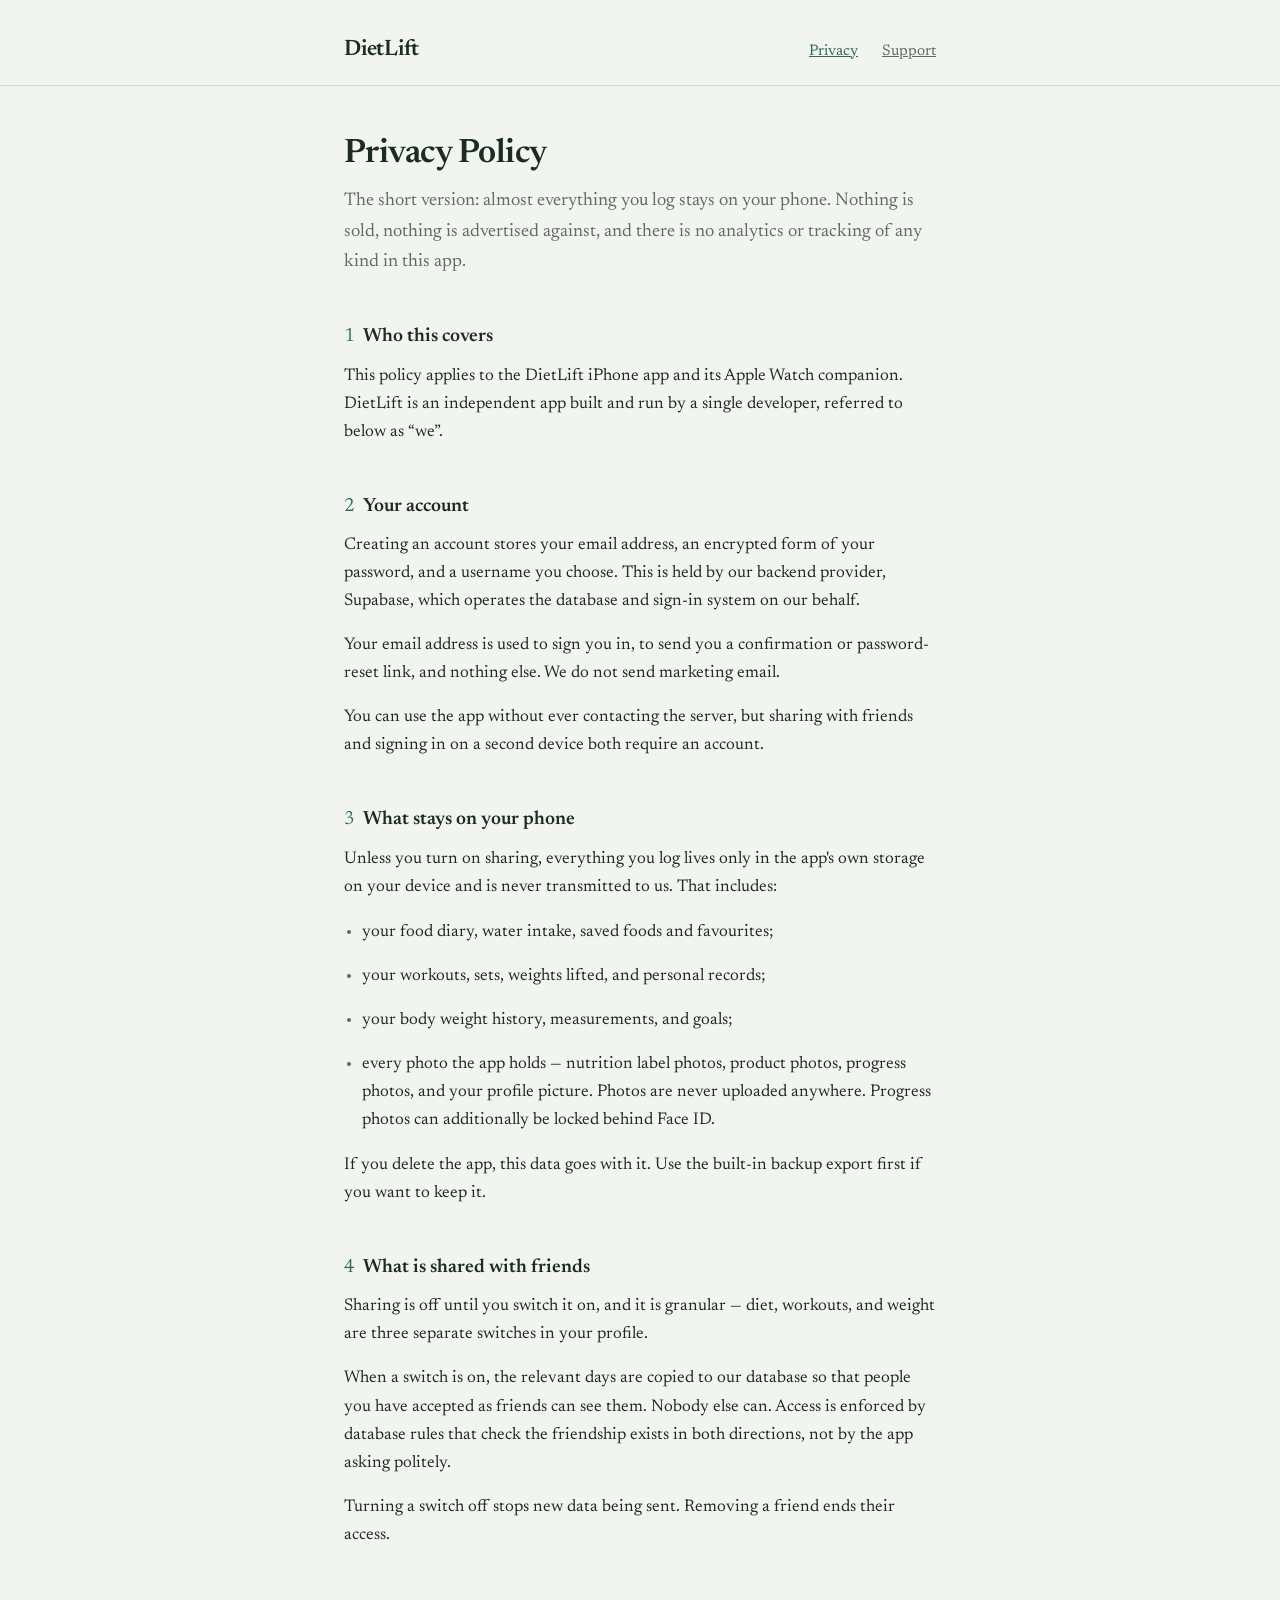
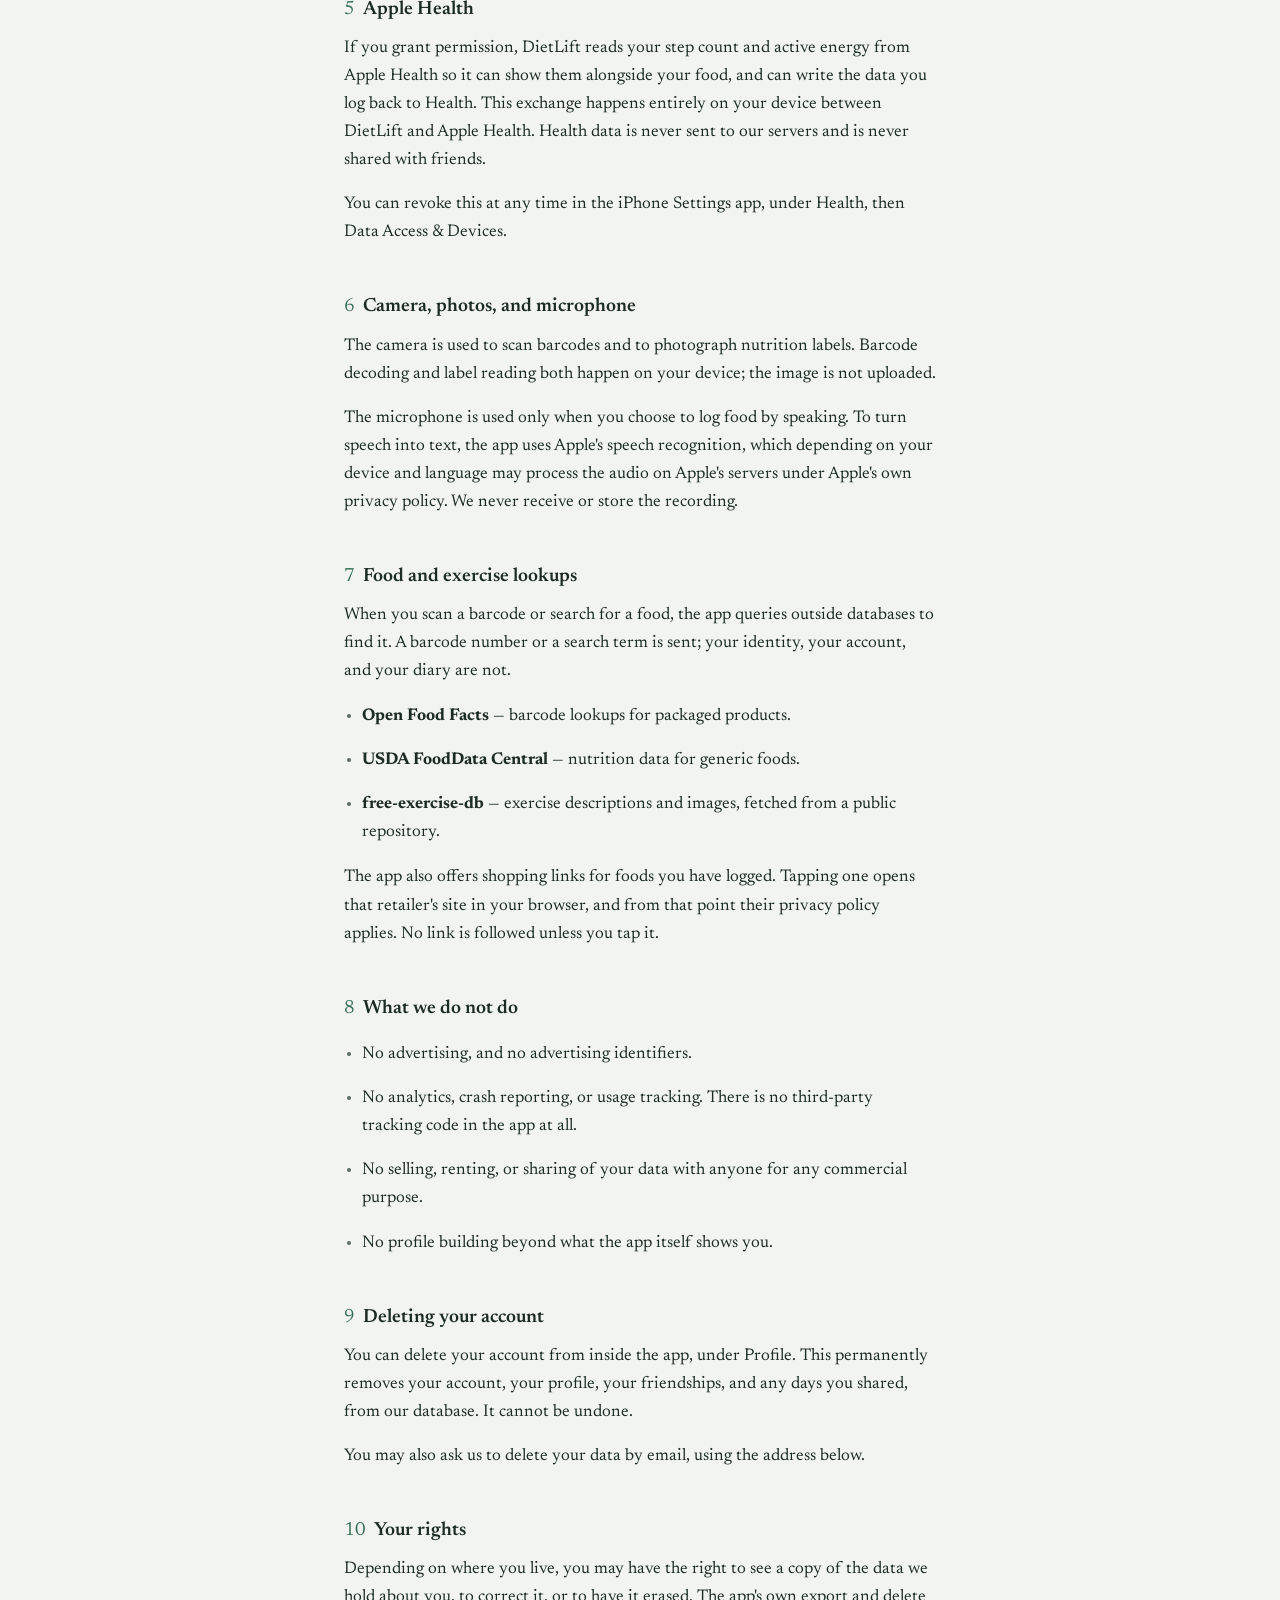
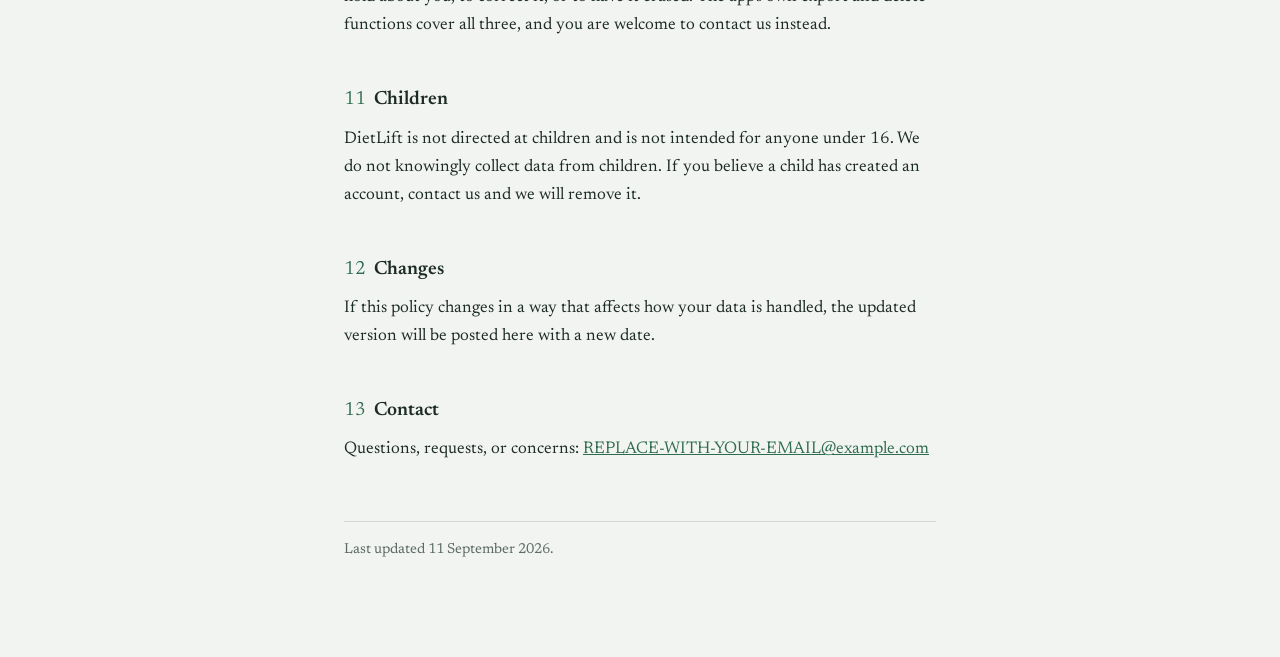
==== privacy.html @ 39327b50 "Add files via upload" ====
<!DOCTYPE html>
<html lang="en">
<head>
<meta charset="utf-8">
<meta name="viewport" content="width=device-width, initial-scale=1">
<title>Privacy Policy — DietLift</title>
<meta name="description" content="How DietLift handles your data.">
<link rel="preconnect" href="https://fonts.googleapis.com">
<link rel="preconnect" href="https://fonts.gstatic.com" crossorigin>
<link href="https://fonts.googleapis.com/css2?family=Newsreader:opsz,wght@6..72,400;6..72,500;6..72,600&display=swap" rel="stylesheet">
<link rel="stylesheet" href="style.css">
</head>
<body>

<header class="masthead">
  <div class="wrap">
    <a class="wordmark" href="index.html">DietLift</a>
    <nav>
      <a href="privacy.html" aria-current="page">Privacy</a>
      <a href="support.html">Support</a>
    </nav>
  </div>
</header>

<main class="wrap">

  <h1>Privacy Policy</h1>
  <p class="lede">The short version: almost everything you log stays on your phone. Nothing is sold, nothing is advertised against, and there is no analytics or tracking of any kind in this app.</p>

  <h2><span class="num">1</span>Who this covers</h2>
  <p>This policy applies to the DietLift iPhone app and its Apple Watch companion. DietLift is an independent app built and run by a single developer, referred to below as “we”.</p>

  <h2><span class="num">2</span>Your account</h2>
  <p>Creating an account stores your email address, an encrypted form of your password, and a username you choose. This is held by our backend provider, Supabase, which operates the database and sign-in system on our behalf.</p>
  <p>Your email address is used to sign you in, to send you a confirmation or password-reset link, and nothing else. We do not send marketing email.</p>
  <p>You can use the app without ever contacting the server, but sharing with friends and signing in on a second device both require an account.</p>

  <h2><span class="num">3</span>What stays on your phone</h2>
  <p>Unless you turn on sharing, everything you log lives only in the app's own storage on your device and is never transmitted to us. That includes:</p>
  <ul>
    <li>your food diary, water intake, saved foods and favourites;</li>
    <li>your workouts, sets, weights lifted, and personal records;</li>
    <li>your body weight history, measurements, and goals;</li>
    <li>every photo the app holds — nutrition label photos, product photos, progress photos, and your profile picture. Photos are never uploaded anywhere. Progress photos can additionally be locked behind Face ID.</li>
  </ul>
  <p>If you delete the app, this data goes with it. Use the built-in backup export first if you want to keep it.</p>

  <h2><span class="num">4</span>What is shared with friends</h2>
  <p>Sharing is off until you switch it on, and it is granular — diet, workouts, and weight are three separate switches in your profile.</p>
  <p>When a switch is on, the relevant days are copied to our database so that people you have accepted as friends can see them. Nobody else can. Access is enforced by database rules that check the friendship exists in both directions, not by the app asking politely.</p>
  <p>Turning a switch off stops new data being sent. Removing a friend ends their access.</p>

  <h2><span class="num">5</span>Apple Health</h2>
  <p>If you grant permission, DietLift reads your step count and active energy from Apple Health so it can show them alongside your food, and can write the data you log back to Health. This exchange happens entirely on your device between DietLift and Apple Health. Health data is never sent to our servers and is never shared with friends.</p>
  <p>You can revoke this at any time in the iPhone Settings app, under Health, then Data Access &amp; Devices.</p>

  <h2><span class="num">6</span>Camera, photos, and microphone</h2>
  <p>The camera is used to scan barcodes and to photograph nutrition labels. Barcode decoding and label reading both happen on your device; the image is not uploaded.</p>
  <p>The microphone is used only when you choose to log food by speaking. To turn speech into text, the app uses Apple's speech recognition, which depending on your device and language may process the audio on Apple's servers under Apple's own privacy policy. We never receive or store the recording.</p>

  <h2><span class="num">7</span>Food and exercise lookups</h2>
  <p>When you scan a barcode or search for a food, the app queries outside databases to find it. A barcode number or a search term is sent; your identity, your account, and your diary are not.</p>
  <ul>
    <li><strong>Open Food Facts</strong> — barcode lookups for packaged products.</li>
    <li><strong>USDA FoodData Central</strong> — nutrition data for generic foods.</li>
    <li><strong>free-exercise-db</strong> — exercise descriptions and images, fetched from a public repository.</li>
  </ul>
  <p>The app also offers shopping links for foods you have logged. Tapping one opens that retailer's site in your browser, and from that point their privacy policy applies. No link is followed unless you tap it.</p>

  <h2><span class="num">8</span>What we do not do</h2>
  <ul>
    <li>No advertising, and no advertising identifiers.</li>
    <li>No analytics, crash reporting, or usage tracking. There is no third-party tracking code in the app at all.</li>
    <li>No selling, renting, or sharing of your data with anyone for any commercial purpose.</li>
    <li>No profile building beyond what the app itself shows you.</li>
  </ul>

  <h2><span class="num">9</span>Deleting your account</h2>
  <p>You can delete your account from inside the app, under Profile. This permanently removes your account, your profile, your friendships, and any days you shared, from our database. It cannot be undone.</p>
  <p>You may also ask us to delete your data by email, using the address below.</p>

  <h2><span class="num">10</span>Your rights</h2>
  <p>Depending on where you live, you may have the right to see a copy of the data we hold about you, to correct it, or to have it erased. The app's own export and delete functions cover all three, and you are welcome to contact us instead.</p>

  <h2><span class="num">11</span>Children</h2>
  <p>DietLift is not directed at children and is not intended for anyone under 16. We do not knowingly collect data from children. If you believe a child has created an account, contact us and we will remove it.</p>

  <h2><span class="num">12</span>Changes</h2>
  <p>If this policy changes in a way that affects how your data is handled, the updated version will be posted here with a new date.</p>

  <h2><span class="num">13</span>Contact</h2>
  <p>Questions, requests, or concerns: <a href="mailto:REPLACE-WITH-YOUR-EMAIL@example.com">REPLACE-WITH-YOUR-EMAIL@example.com</a></p>

  <p class="stamp">Last updated 11 September 2026.</p>

</main>

</body>
</html>
---- style.css ----
/* DietLift — shared styles */

:root {
  --ink:       #1c2b24;
  --paper:     #f2f4f1;
  --pine:      #2f6b4f;
  --muted:     #5c6b63;
  --rule:      #d3dad4;
  --panel:     #e8ebe7;
}

*, *::before, *::after { box-sizing: border-box; }

html { -webkit-text-size-adjust: 100%; }

body {
  margin: 0;
  background: var(--paper);
  color: var(--ink);
  font-family: "Newsreader", Georgia, "Times New Roman", serif;
  font-size: 17px;
  line-height: 1.65;
  font-variant-numeric: tabular-nums;
}

.wrap {
  max-width: 40rem;
  margin: 0 auto;
  padding: 0 1.5rem 5rem;
}

/* ---- masthead ---- */

.masthead {
  border-bottom: 1px solid var(--rule);
  margin-bottom: 3rem;
}

.masthead .wrap {
  padding-top: 2rem;
  padding-bottom: 1rem;
  display: flex;
  flex-wrap: wrap;
  align-items: baseline;
  gap: 0.5rem 1.75rem;
}

.wordmark {
  font-size: 1.4rem;
  font-weight: 600;
  letter-spacing: -0.01em;
  color: var(--ink);
  text-decoration: none;
}

.masthead nav {
  margin-left: auto;
  display: flex;
  gap: 1.5rem;
  font-size: 0.95rem;
}

.masthead nav a { color: var(--muted); }
.masthead nav a[aria-current="page"] { color: var(--pine); }

/* ---- type ---- */

h1 {
  font-size: 2.1rem;
  font-weight: 600;
  line-height: 1.2;
  letter-spacing: -0.015em;
  margin: 0 0 0.75rem;
}

h2 {
  font-size: 1.2rem;
  font-weight: 600;
  margin: 2.75rem 0 0.6rem;
}

h2 .num {
  color: var(--pine);
  font-weight: 400;
  margin-right: 0.5rem;
}

p, li { margin: 0 0 1rem; }

a { color: var(--pine); }
a:hover { text-decoration-thickness: 2px; }

a:focus-visible,
.readout:focus-visible {
  outline: 2px solid var(--pine);
  outline-offset: 3px;
  border-radius: 2px;
}

ul { padding-left: 1.15rem; }
li::marker { color: var(--muted); }

.lede {
  font-size: 1.15rem;
  color: var(--muted);
  margin-bottom: 2.5rem;
}

.stamp {
  font-size: 0.9rem;
  color: var(--muted);
  border-top: 1px solid var(--rule);
  padding-top: 1rem;
  margin-top: 3.5rem;
}

.note {
  background: var(--panel);
  border-left: 3px solid var(--pine);
  padding: 1rem 1.25rem;
  margin: 2rem 0;
}

.note p:last-child { margin-bottom: 0; }

/* ---- the readout (home page only) ---- */

.readout {
  display: flex;
  flex-wrap: wrap;
  gap: 1.5rem 2.75rem;
  border-bottom: 2px solid var(--ink);
  padding-bottom: 1rem;
  margin: 0 0 2.5rem;
}

.readout div { min-width: 4.5rem; }

.readout .figure {
  display: block;
  font-size: 2rem;
  font-weight: 500;
  line-height: 1.1;
  letter-spacing: -0.02em;
}

.readout .unit {
  font-size: 1rem;
  font-weight: 400;
  color: var(--muted);
}

.readout .label {
  display: block;
  font-size: 0.85rem;
  color: var(--muted);
  margin-top: 0.2rem;
}

@media (max-width: 30rem) {
  .readout { gap: 1.25rem 2rem; }
  .readout .figure { font-size: 1.6rem; }
  h1 { font-size: 1.7rem; }
}
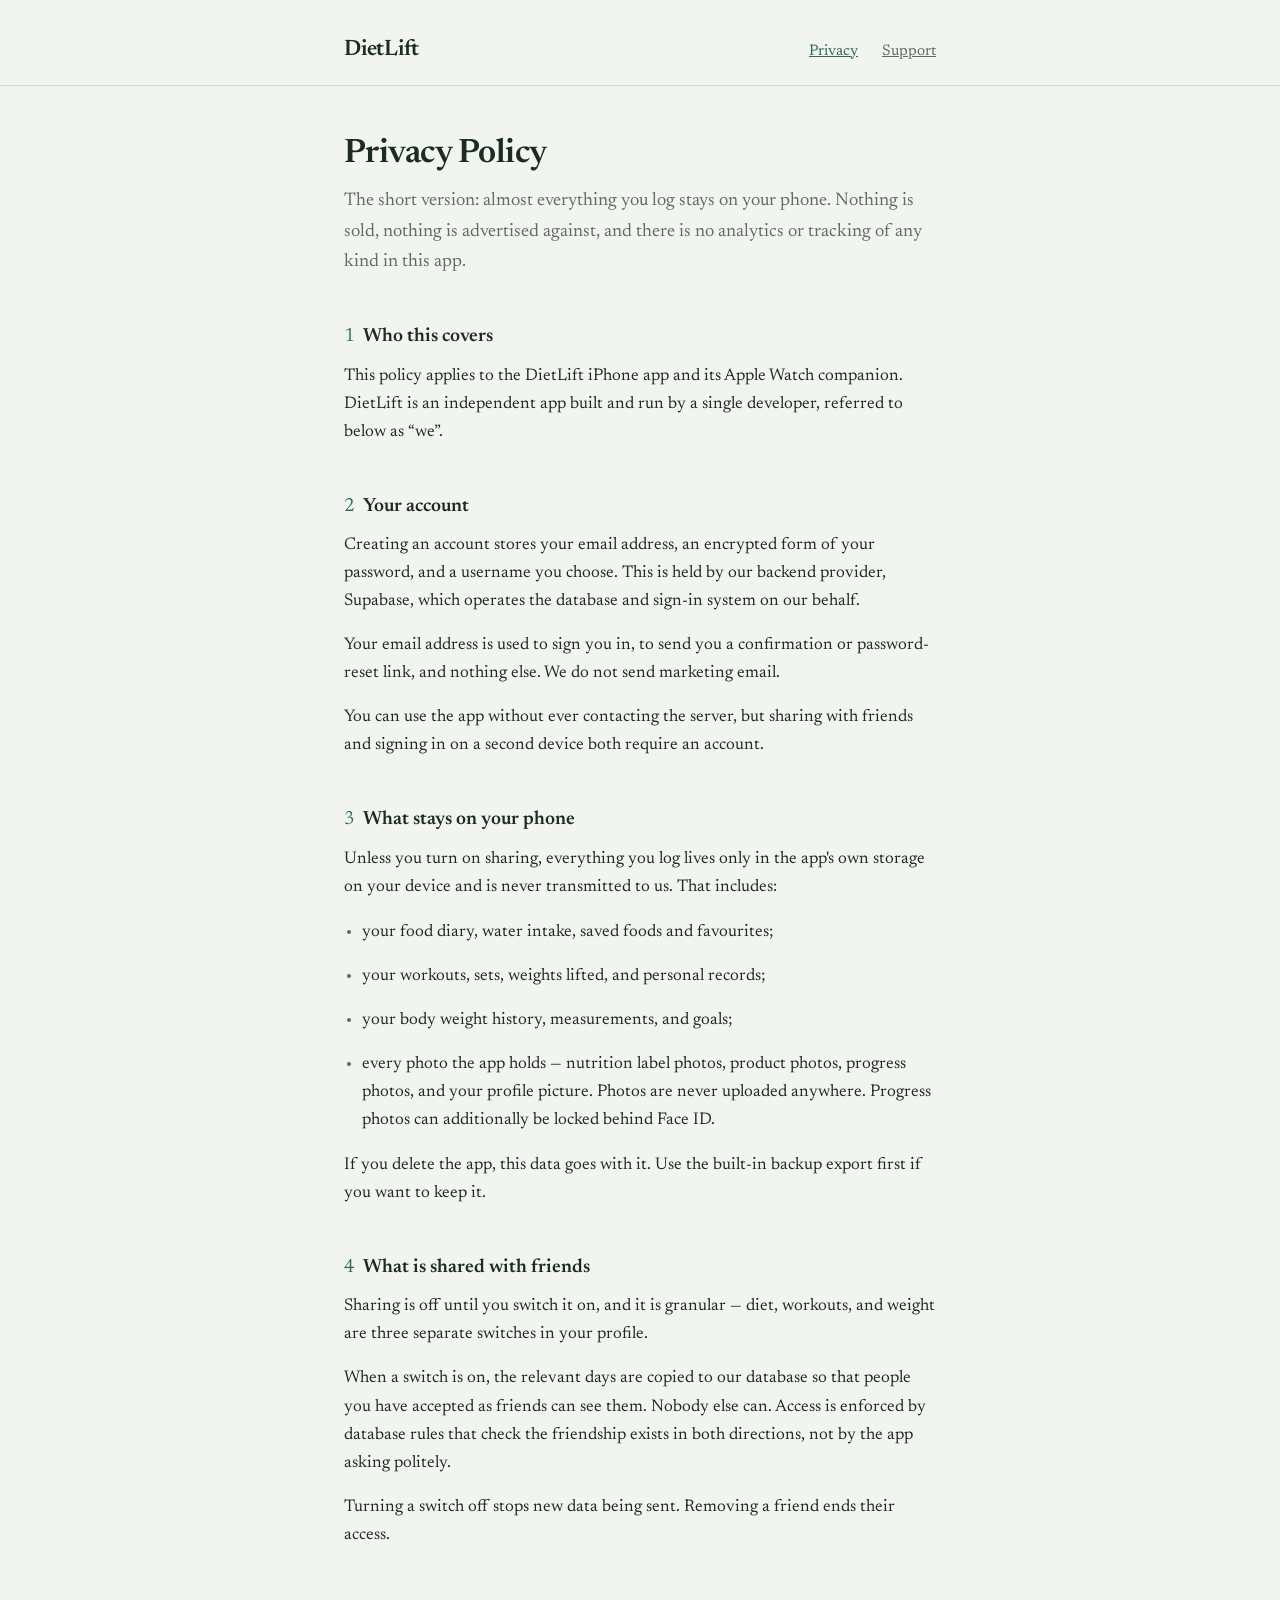
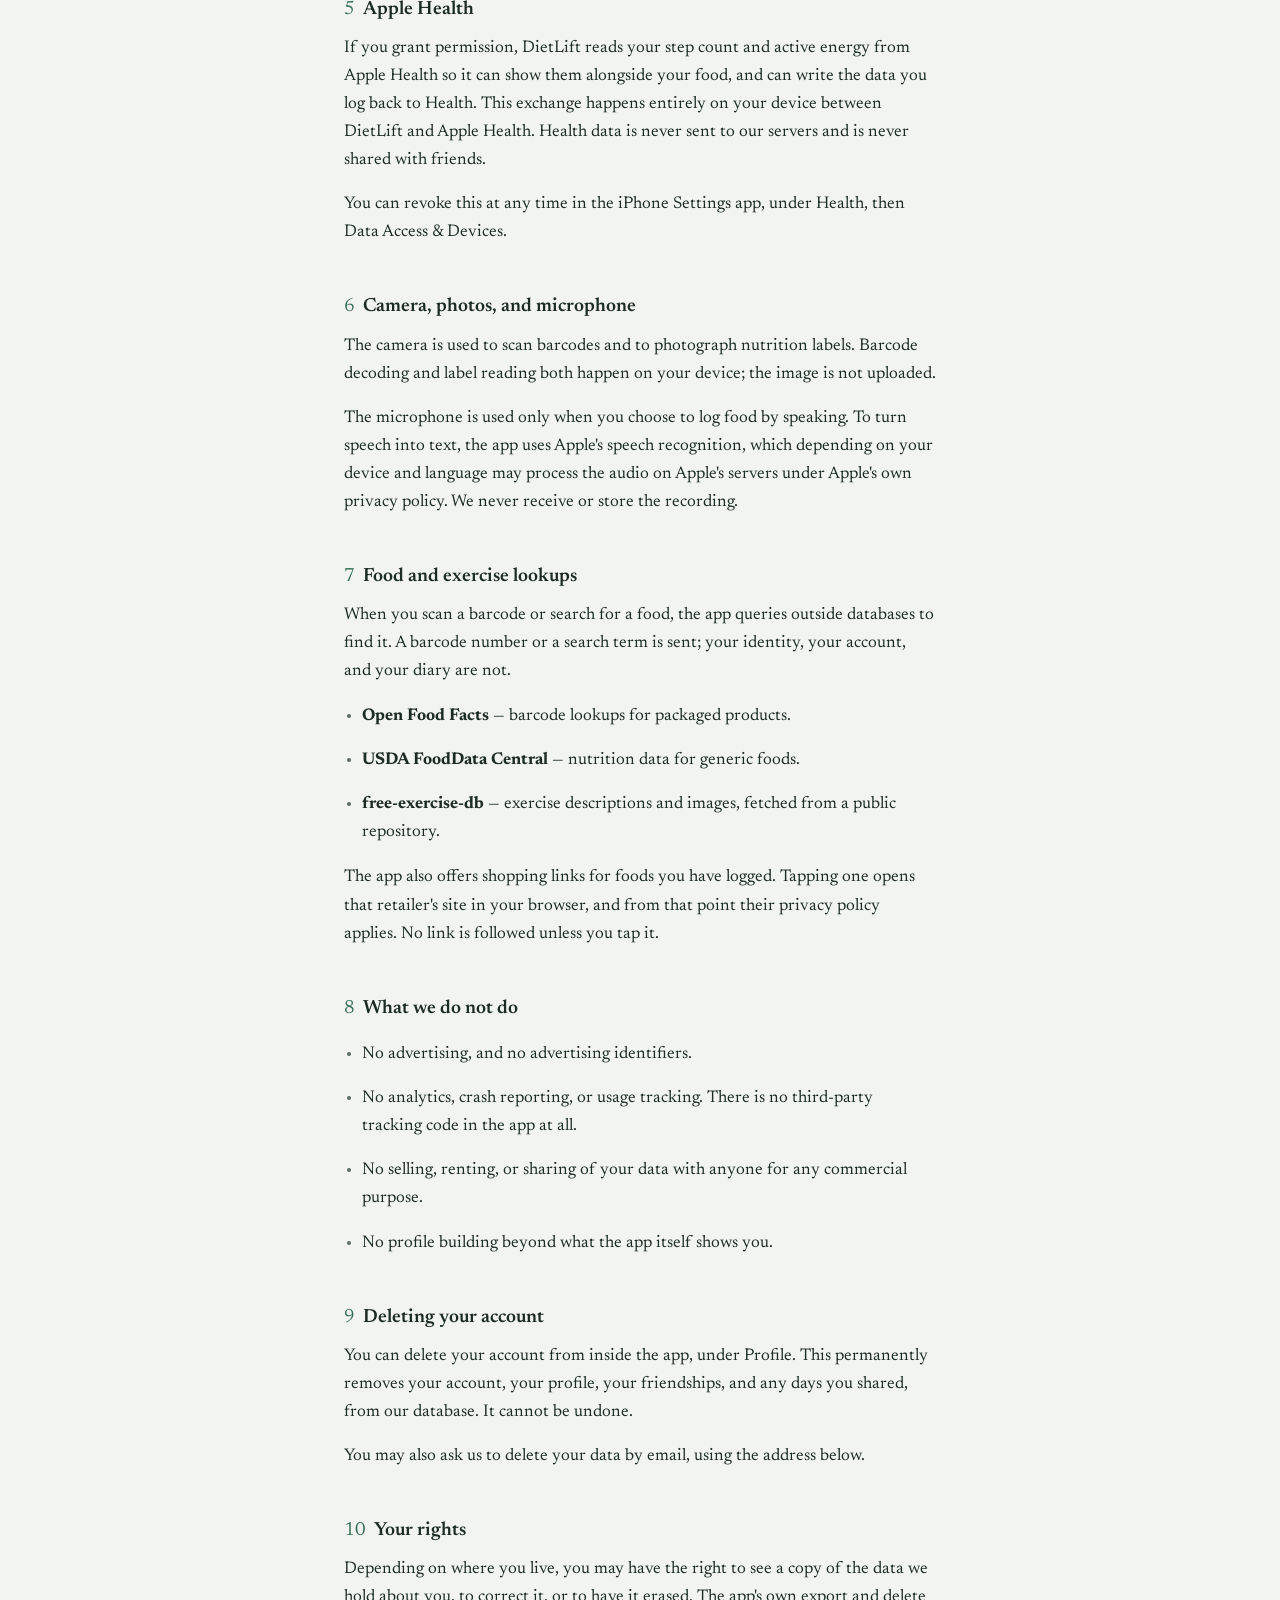
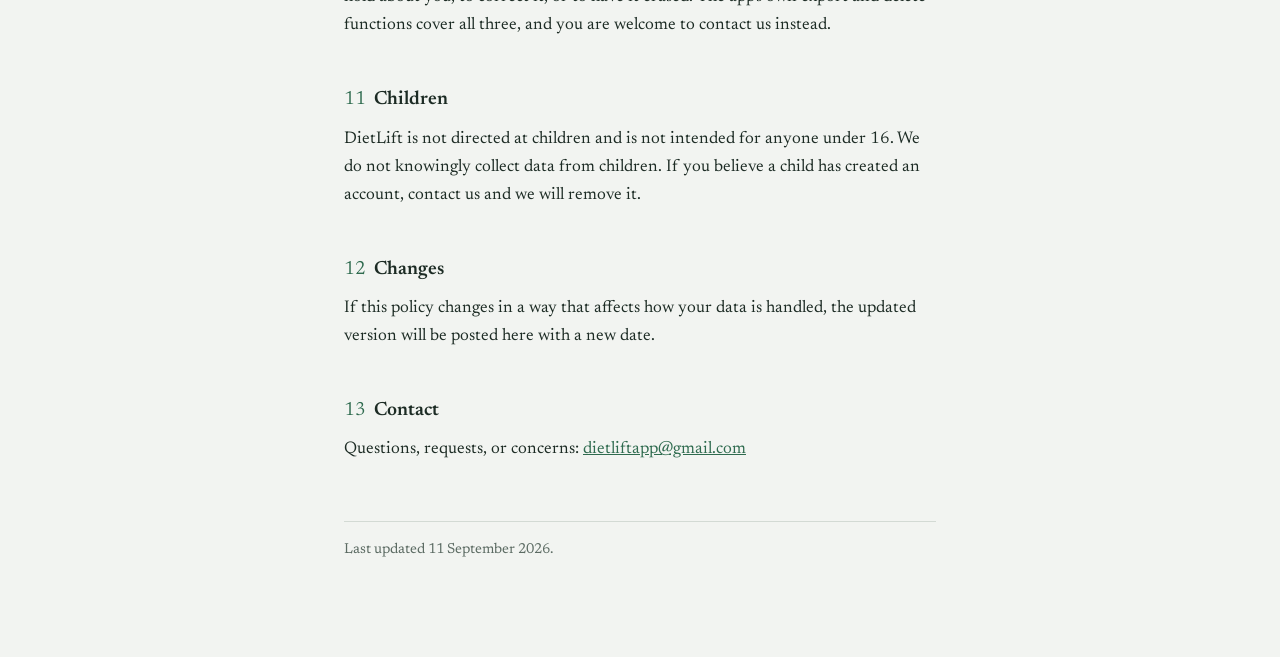
==== commit 4b469a08: "Update privacy.html Added Mail Id" ====
--- a/privacy.html
+++ b/privacy.html
@@ -89,7 +89,7 @@
   <p>If this policy changes in a way that affects how your data is handled, the updated version will be posted here with a new date.</p>
 
   <h2><span class="num">13</span>Contact</h2>
-  <p>Questions, requests, or concerns: <a href="mailto:REPLACE-WITH-YOUR-EMAIL@example.com">REPLACE-WITH-YOUR-EMAIL@example.com</a></p>
+  <p>Questions, requests, or concerns: <a href="mailto:dietliftapp@gmail.com">dietliftapp@gmail.com</a></p>
 
   <p class="stamp">Last updated 11 September 2026.</p>
 
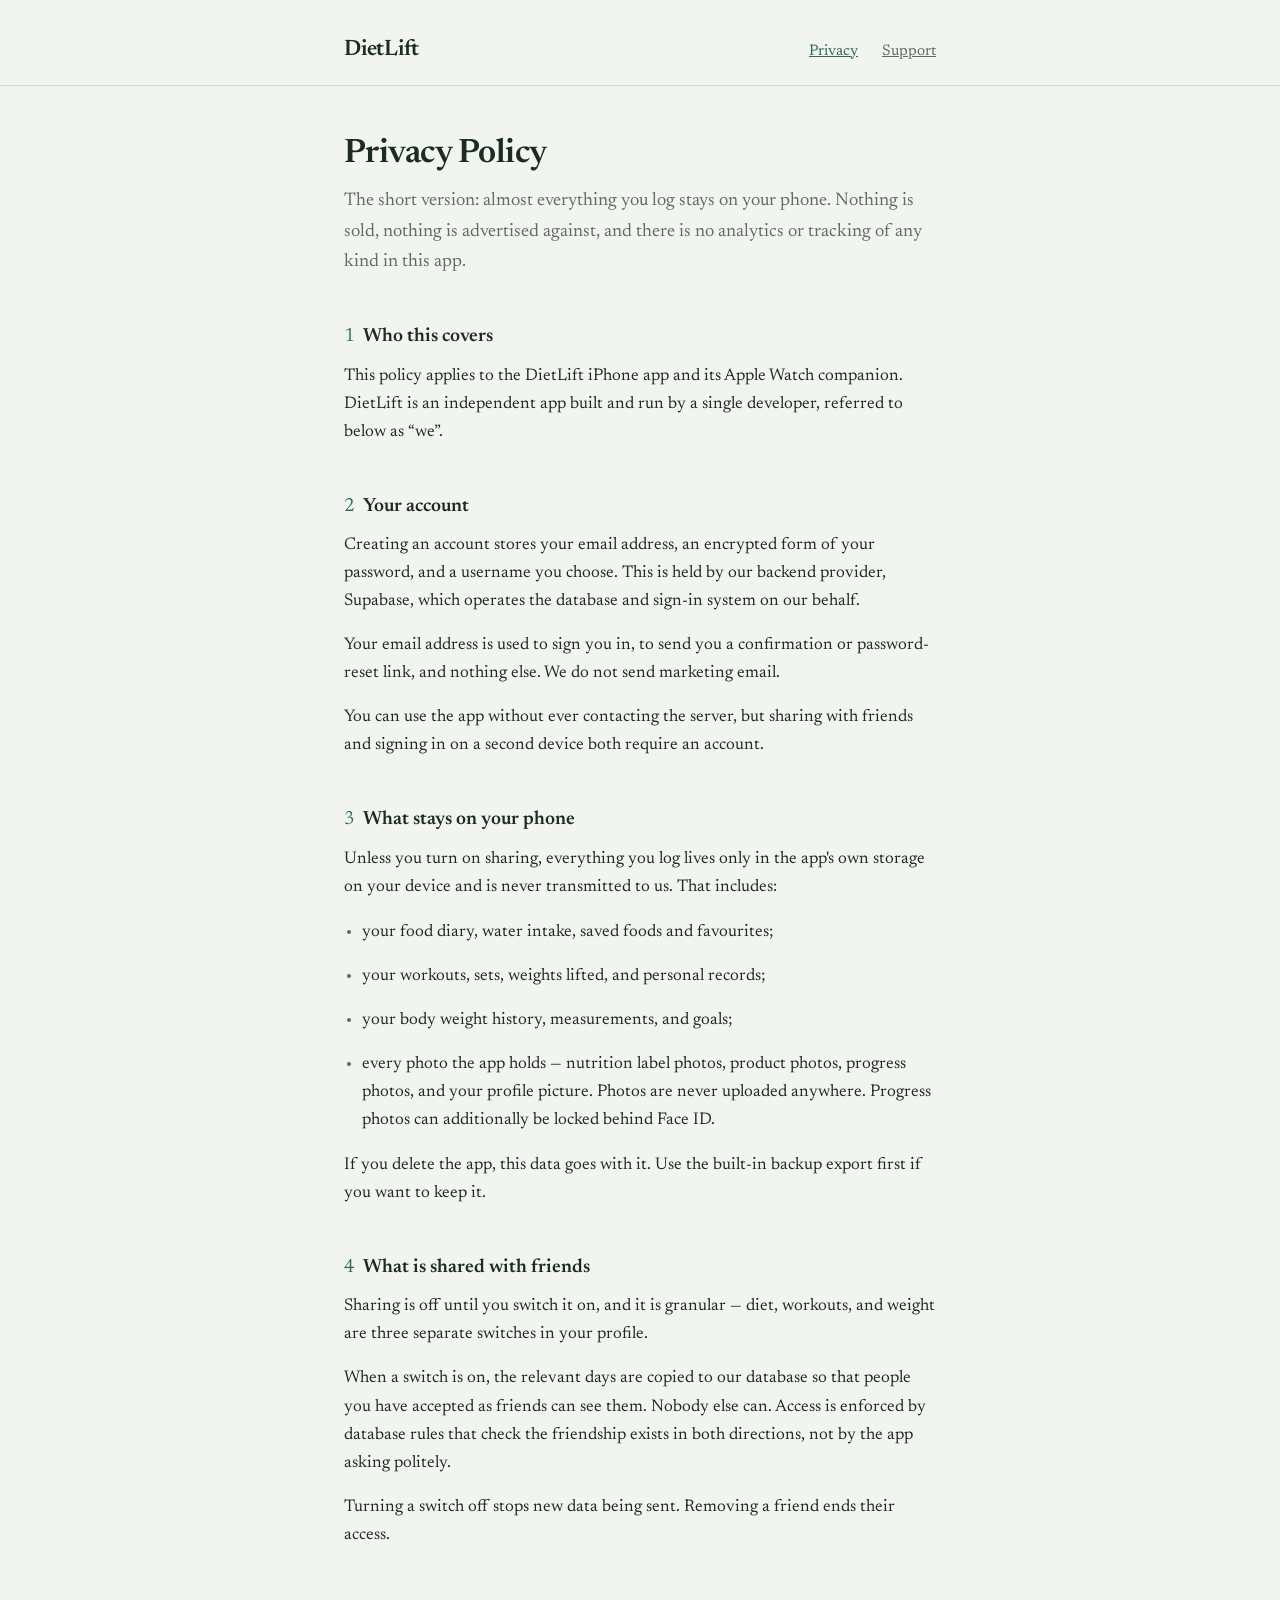
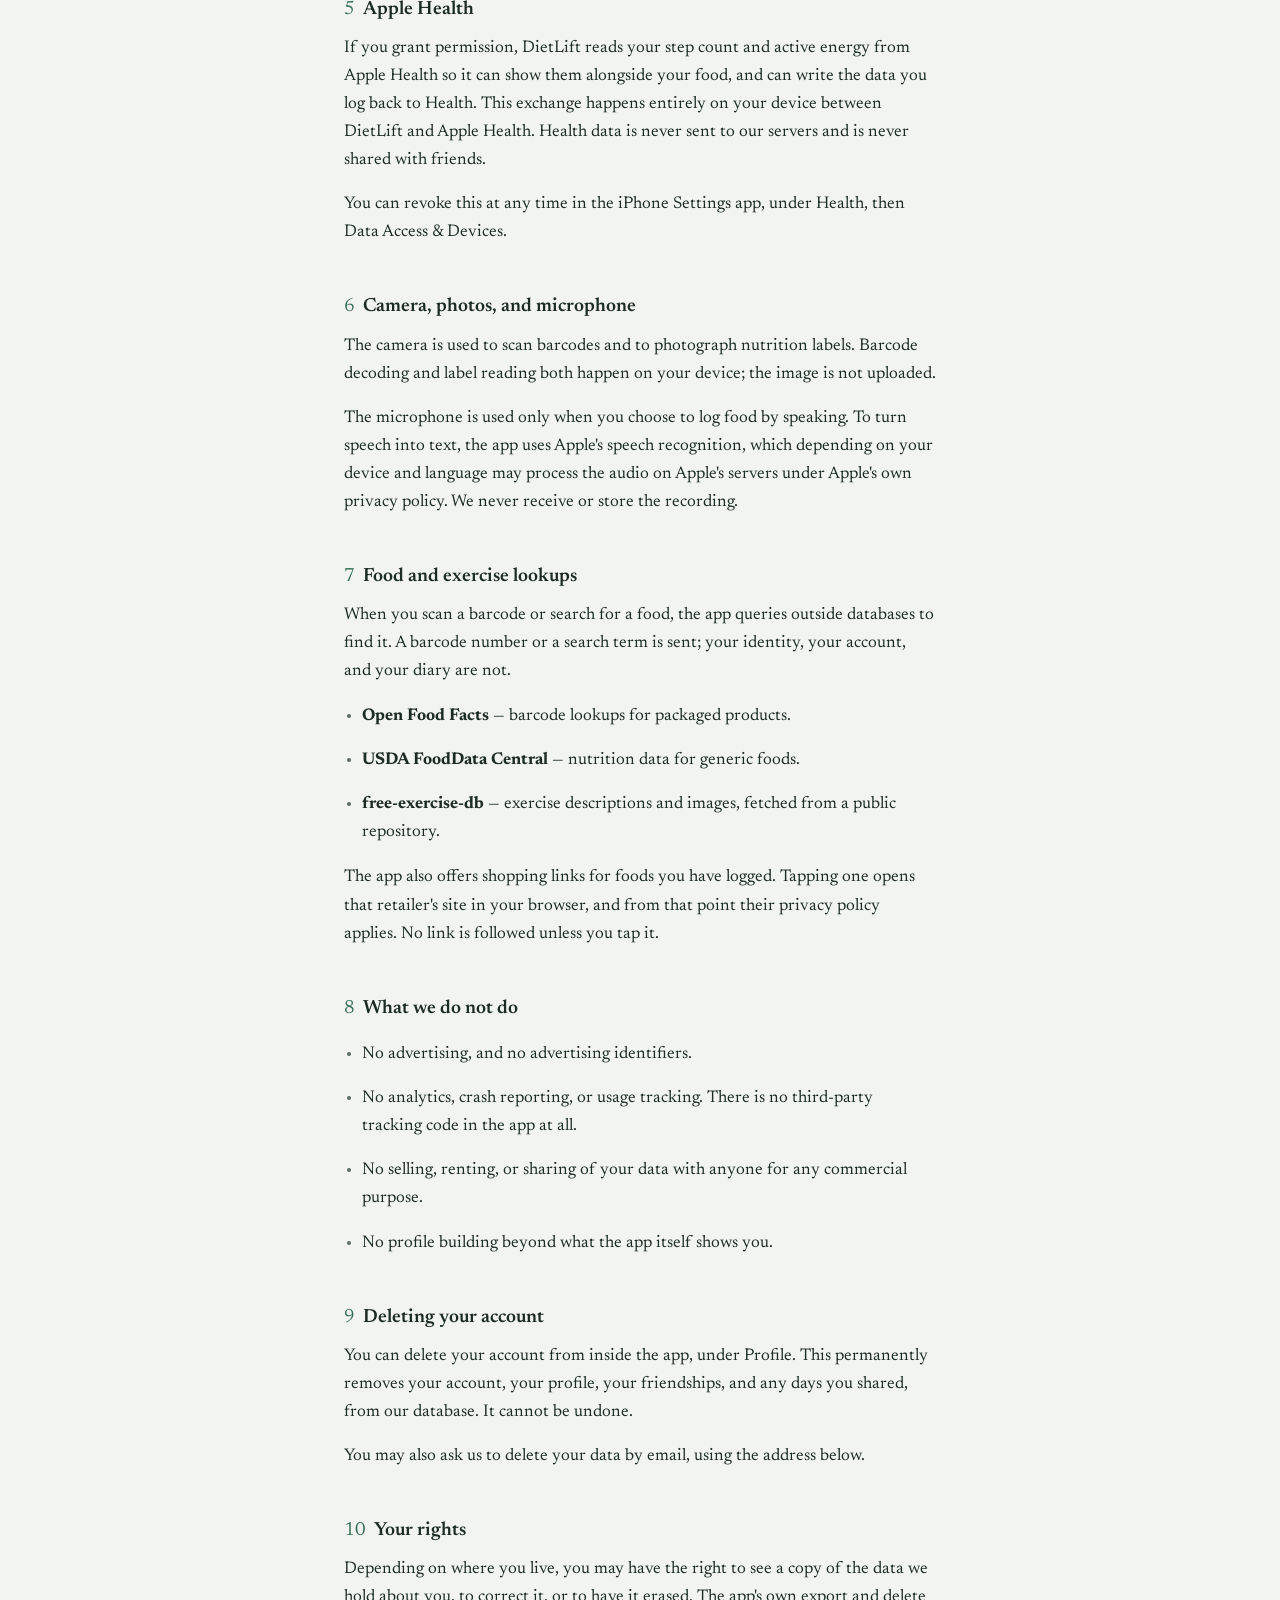
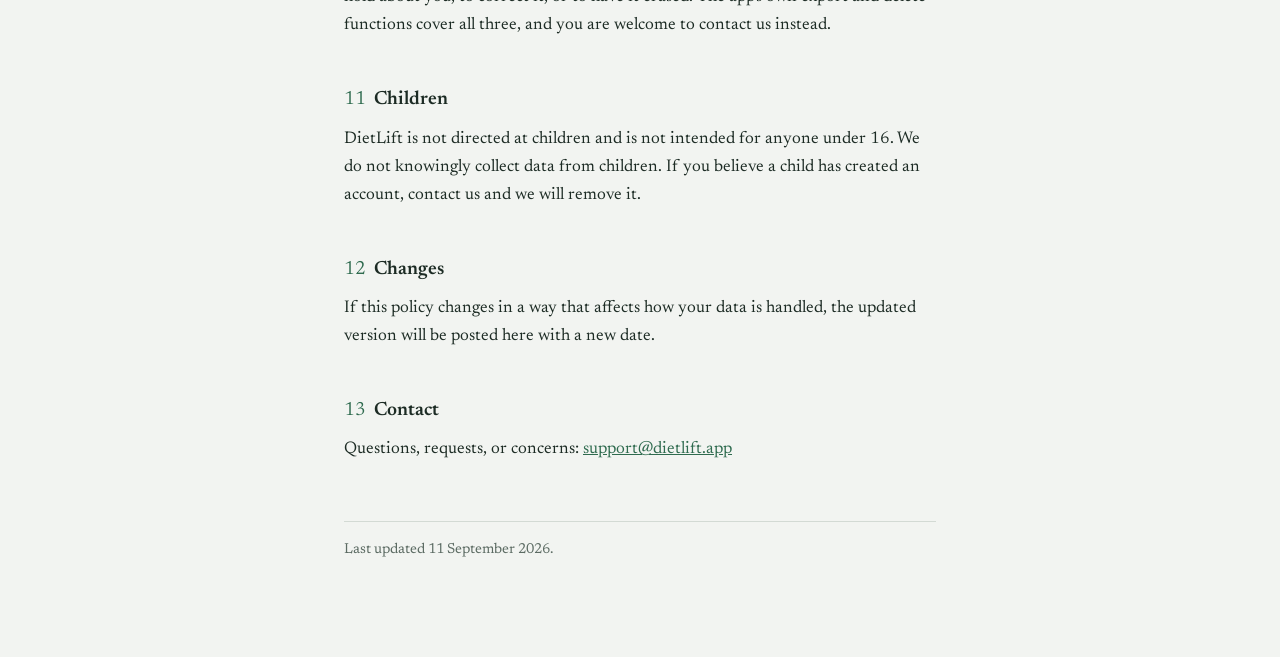
==== commit 56f6e55c: "Update privacy.html updated to support@dietlift.app" ====
--- a/privacy.html
+++ b/privacy.html
@@ -89,7 +89,7 @@
   <p>If this policy changes in a way that affects how your data is handled, the updated version will be posted here with a new date.</p>
 
   <h2><span class="num">13</span>Contact</h2>
-  <p>Questions, requests, or concerns: <a href="mailto:dietliftapp@gmail.com">dietliftapp@gmail.com</a></p>
+  <p>Questions, requests, or concerns: <a href="mailto:support@dietlift.app">support@dietlift.app</a></p>
 
   <p class="stamp">Last updated 11 September 2026.</p>
 
